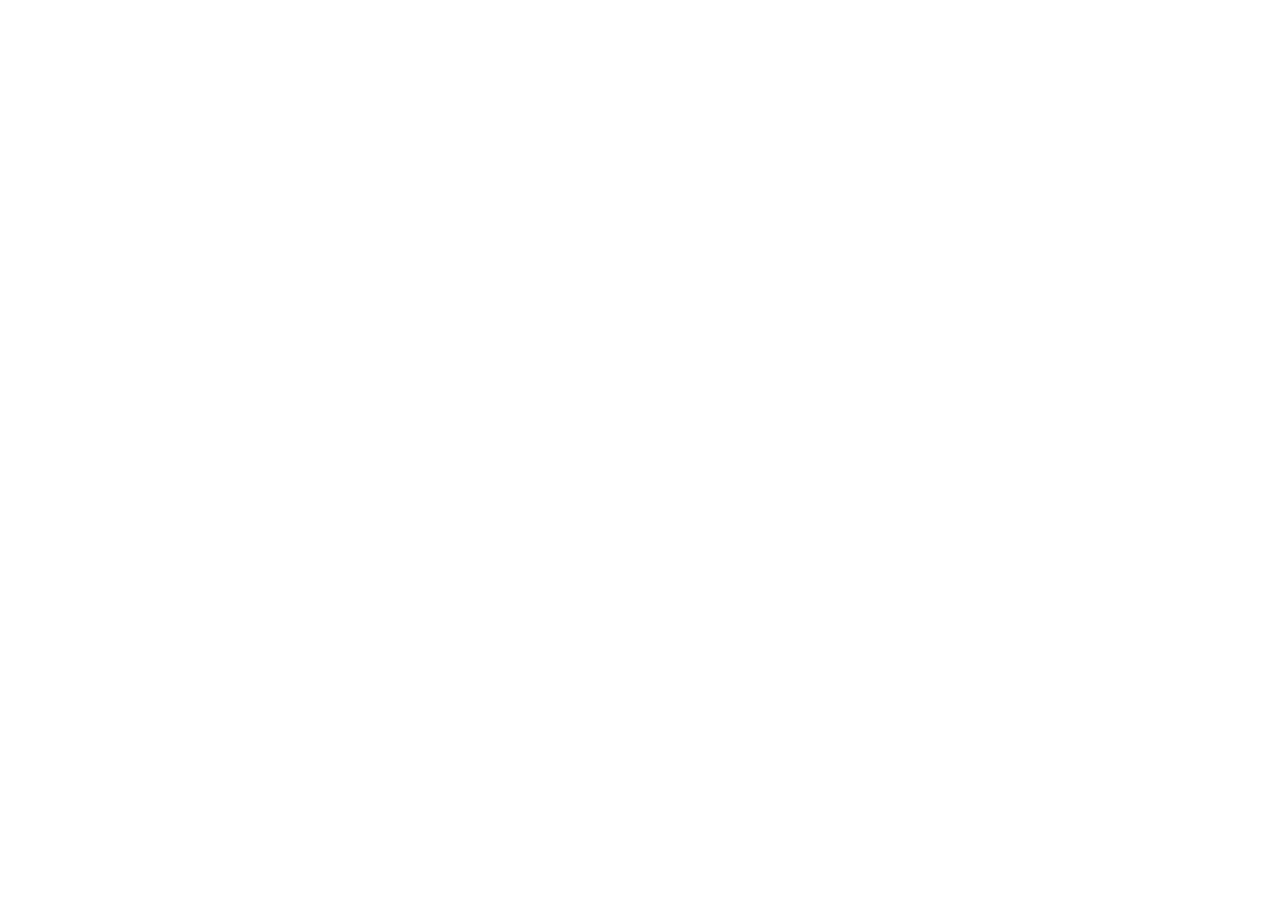
==== index.html @ 36f3d803 "Add files via upload" ====
<!DOCTYPE html>
<html lang="en">
<head>
    <meta charset="UTF-8">
    <meta name="viewport" content="width=device-width, initial-scale=1.0">
    <title>PAGINA WEB</title>
    <link rel="stylesheet" href="style.css">
</head>
<body>
    
</body>
</html>
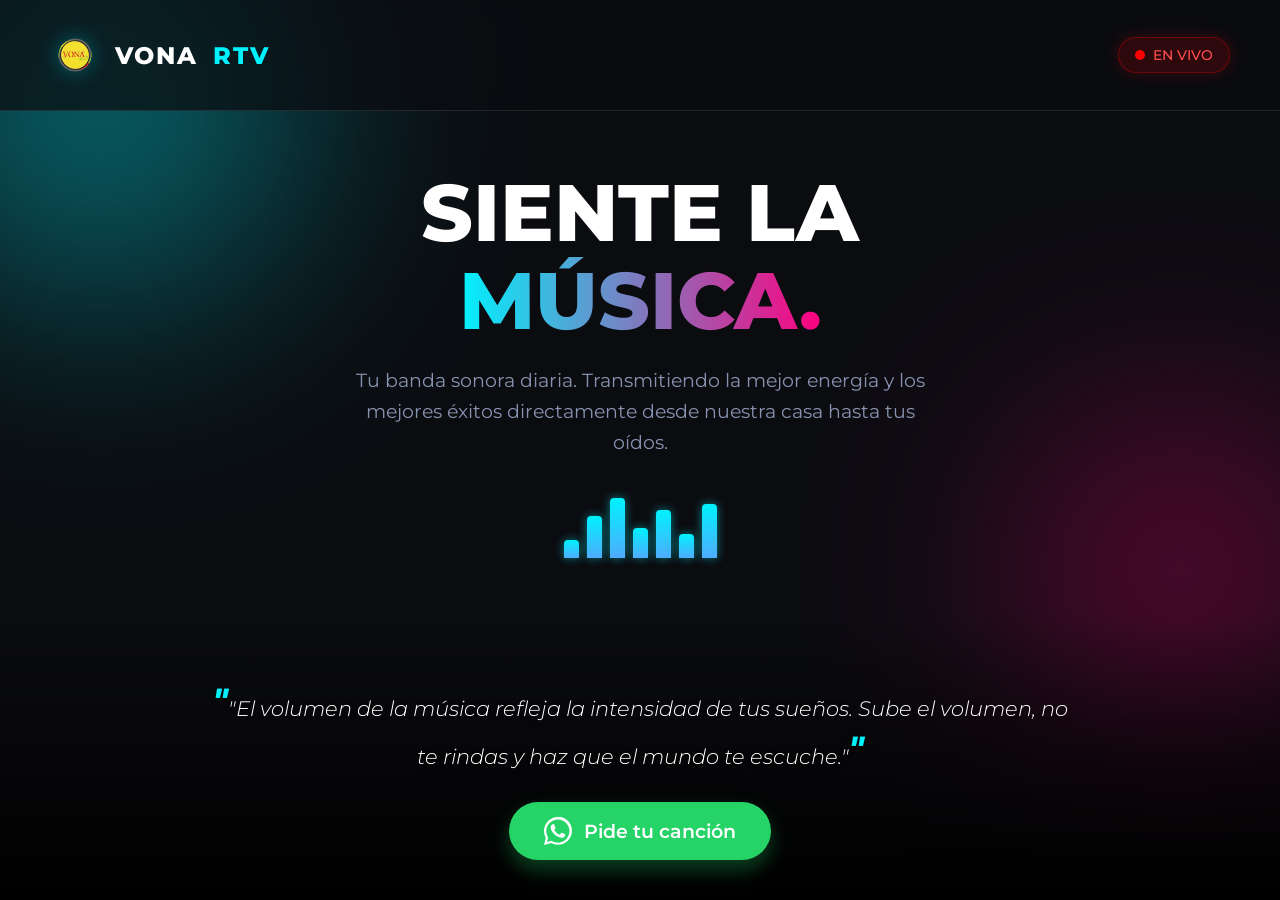
==== commit 06dade87: "Add files via upload" ====
--- a/index.html
+++ b/index.html
@@ -1,12 +1,55 @@
 <!DOCTYPE html>
-<html lang="en">
+<html lang="es">
 <head>
     <meta charset="UTF-8">
     <meta name="viewport" content="width=device-width, initial-scale=1.0">
-    <title>PAGINA WEB</title>
+    <title>VONA RTV - Tu voz, tu imagen</title>
+    <!-- Importando fuente moderna de Google -->
+    <link href="https://fonts.googleapis.com/css2?family=Montserrat:wght@300;500;800&display=swap" rel="stylesheet">
     <link rel="stylesheet" href="style.css">
 </head>
 <body>
-    
+    <!-- Efecto de luces de fondo -->
+    <div class="bg-glow bg-glow-1"></div>
+    <div class="bg-glow bg-glow-2"></div>
+
+    <header>
+        <div class="logo">
+            <!-- AQUÍ ESTÁ LA RUTA DE LA IMAGEN. El archivo debe llamarse logo.png y estar en la misma carpeta -->
+            <img src="logo.png" alt="Logo Radio" class="logo-icon"> VONA <span>RTV</span>
+        </div>
+        <div class="live-badge">
+            <span class="dot"></span> EN VIVO
+        </div>
+    </header>
+
+    <main>
+        <section class="hero">
+            <h1>Siente la<br><span class="gradient-text">Música.</span></h1>
+            <p>Tu banda sonora diaria. Transmitiendo la mejor energía y los mejores éxitos directamente desde nuestra casa hasta tus oídos.</p>
+            
+            <!-- Ecualizador animado solo con CSS -->
+            <div class="equalizer">
+                <span></span><span></span><span></span><span></span><span></span><span></span><span></span>
+            </div>
+        </section>
+    </main>
+
+    <footer>
+        <div class="footer-content">
+            <!-- Frase motivacional -->
+            <div class="quote-container">
+                <p class="motivational-quote">"El volumen de la música refleja la intensidad de tus sueños. Sube el volumen, no te rindas y haz que el mundo te escuche."</p>
+            </div>
+            
+            <!-- Botón de WhatsApp -->
+            <a href="https://wa.me/593983718659" class="whatsapp-btn" target="_blank" rel="noopener noreferrer">
+                <svg viewBox="0 0 32 32" class="wa-icon" fill="currentColor">
+                    <path d="M16 0c-8.837 0-16 7.163-16 16 0 2.825 0.737 5.481 2.050 7.781l-2.050 8.219 8.419-2.206c2.256 1.188 4.831 1.863 7.581 1.863 8.837 0 16-7.163 16-16s-7.163-16-16-16zM16 29.256c-2.481 0-4.819-0.65-6.894-1.787l-0.494-0.294-5.112 1.344 1.363-5-0.325-0.519c-1.256-2.031-1.95-4.425-1.95-6.969 0-7.319 5.956-13.275 13.275-13.275s13.275 5.956 13.275 13.275-5.956 13.275-13.275 13.275zM23.363 19.344c-0.406-0.206-2.406-1.188-2.781-1.325-0.375-0.131-0.644-0.206-0.919 0.206-0.275 0.406-1.050 1.325-1.288 1.594-0.238 0.275-0.475 0.306-0.881 0.106-0.406-0.206-1.719-0.638-3.275-2.031-1.213-1.088-2.031-2.431-2.269-2.837-0.238-0.406-0.025-0.625 0.181-0.831 0.181-0.181 0.406-0.475 0.613-0.712 0.206-0.238 0.275-0.406 0.406-0.681 0.131-0.275 0.069-0.519-0.031-0.712-0.106-0.206-0.919-2.219-1.256-3.037-0.331-0.8-0.669-0.694-0.919-0.706-0.238-0.013-0.512-0.013-0.787-0.013-0.275 0-0.719 0.106-1.094 0.512-0.375 0.406-1.431 1.4-1.431 3.413s1.469 3.956 1.669 4.225c0.206 0.275 2.881 4.4 6.981 6.169 0.975 0.419 1.738 0.669 2.331 0.856 0.981 0.313 1.875 0.269 2.581 0.163 0.794-0.119 2.406-0.981 2.744-1.931 0.338-0.95 0.338-1.763 0.238-1.931-0.1-0.169-0.375-0.275-0.781-0.481z"></path>
+                </svg>
+                Pide tu canción
+            </a>
+        </div>
+    </footer>
 </body>
 </html>
--- a/style.css
+++ b/style.css
@@ -0,0 +1,276 @@
+/* VARIABLES DE COLOR */
+:root {
+    --bg-color: #0b0c10;
+    --text-main: #ffffff;
+    --text-muted: #8892b0;
+    --accent-1: #00f2fe;
+    --accent-2: #4facfe;
+    --wa-green: #25D366;
+    --wa-dark: #1da851;
+}
+
+/* RESET GENERAL */
+* {
+    margin: 0;
+    padding: 0;
+    box-sizing: border-box;
+}
+
+body {
+    font-family: 'Montserrat', sans-serif;
+    background-color: var(--bg-color);
+    color: var(--text-main);
+    min-height: 100vh;
+    display: flex;
+    flex-direction: column;
+    overflow-x: hidden;
+    position: relative;
+}
+
+/* EFECTOS DE FONDO IMPACTANTES */
+.bg-glow {
+    position: absolute;
+    border-radius: 50%;
+    filter: blur(120px);
+    z-index: -1;
+    opacity: 0.4;
+    animation: float 10s infinite alternate ease-in-out;
+}
+.bg-glow-1 {
+    width: 400px;
+    height: 400px;
+    background: var(--accent-1);
+    top: -100px;
+    left: -100px;
+}
+.bg-glow-2 {
+    width: 300px;
+    height: 300px;
+    background: #ff007f;
+    bottom: 20%;
+    right: -50px;
+    animation-delay: -5s;
+}
+
+@keyframes float {
+    0% { transform: translateY(0) scale(1); }
+    100% { transform: translateY(50px) scale(1.1); }
+}
+
+/* ENCABEZADO */
+header {
+    display: flex;
+    justify-content: space-between;
+    align-items: center;
+    padding: 30px 50px;
+    background: rgba(11, 12, 16, 0.7);
+    backdrop-filter: blur(10px);
+    border-bottom: 1px solid rgba(255, 255, 255, 0.1);
+}
+
+.logo {
+    display: flex;
+    align-items: center;
+    gap: 15px;
+    font-size: 1.5rem;
+    font-weight: 800;
+    letter-spacing: 2px;
+}
+
+.logo-icon {
+    height: 50px; /* Ajusta este valor si quieres el logo más grande o más pequeño */
+    width: auto;
+    object-fit: contain;
+    filter: drop-shadow(0 0 10px rgba(0, 242, 254, 0.3)); /* Ligero resplandor para que combine con el diseño */
+}
+
+.logo span {
+    color: var(--accent-1);
+}
+
+.live-badge {
+    background: rgba(255, 0, 0, 0.15);
+    border: 1px solid rgba(255, 0, 0, 0.3);
+    padding: 8px 16px;
+    border-radius: 50px;
+    font-weight: 500;
+    font-size: 0.9rem;
+    color: #ff4d4d;
+    display: flex;
+    align-items: center;
+    gap: 8px;
+    box-shadow: 0 0 15px rgba(255, 0, 0, 0.2);
+}
+
+.dot {
+    width: 10px;
+    height: 10px;
+    background-color: #ff0000;
+    border-radius: 50%;
+    animation: blink 1.5s infinite;
+}
+
+@keyframes blink {
+    0%, 100% { opacity: 1; box-shadow: 0 0 10px #ff0000; }
+    50% { opacity: 0.4; box-shadow: none; }
+}
+
+/* SECCIÓN PRINCIPAL (HERO) */
+main {
+    flex: 1;
+    display: flex;
+    flex-direction: column;
+    justify-content: center;
+    align-items: center;
+    text-align: center;
+    padding: 20px;
+}
+
+.hero h1 {
+    font-size: 5rem;
+    font-weight: 800;
+    line-height: 1.1;
+    margin-bottom: 20px;
+    text-transform: uppercase;
+}
+
+.gradient-text {
+    background: linear-gradient(to right, var(--accent-1), #ff007f);
+    -webkit-background-clip: text;
+    -webkit-text-fill-color: transparent;
+    display: inline-block;
+}
+
+.hero p {
+    font-size: 1.2rem;
+    color: var(--text-muted);
+    max-width: 600px;
+    line-height: 1.6;
+    margin: 0 auto 40px auto;
+}
+
+/* ECUALIZADOR ANIMADO */
+.equalizer {
+    display: flex;
+    gap: 8px;
+    height: 60px;
+    align-items: flex-end;
+    justify-content: center;
+}
+
+.equalizer span {
+    display: block;
+    width: 15px;
+    background: linear-gradient(to top, var(--accent-2), var(--accent-1));
+    border-radius: 4px 4px 0 0;
+    animation: equalize 1s infinite alternate ease-in-out;
+    box-shadow: 0 0 10px rgba(0, 242, 254, 0.5);
+}
+
+.equalizer span:nth-child(1) { height: 30%; animation-duration: 0.9s; }
+.equalizer span:nth-child(2) { height: 70%; animation-duration: 1.2s; }
+.equalizer span:nth-child(3) { height: 100%; animation-duration: 0.8s; }
+.equalizer span:nth-child(4) { height: 50%; animation-duration: 1.1s; }
+.equalizer span:nth-child(5) { height: 80%; animation-duration: 0.7s; }
+.equalizer span:nth-child(6) { height: 40%; animation-duration: 1s; }
+.equalizer span:nth-child(7) { height: 90%; animation-duration: 0.95s; }
+
+@keyframes equalize {
+    0% { transform: scaleY(0.3); transform-origin: bottom; }
+    100% { transform: scaleY(1); transform-origin: bottom; }
+}
+
+/* PIE DE PÁGINA */
+footer {
+    background: linear-gradient(to top, #000000, transparent);
+    padding: 60px 20px 40px;
+    position: relative;
+}
+
+.footer-content {
+    max-width: 900px;
+    margin: 0 auto;
+    text-align: center;
+    display: flex;
+    flex-direction: column;
+    align-items: center;
+    gap: 30px;
+}
+
+.quote-container {
+    position: relative;
+    padding: 0 20px;
+}
+
+.motivational-quote {
+    font-size: 1.3rem;
+    font-style: italic;
+    color: #fff;
+    font-weight: 300;
+    line-height: 1.5;
+    text-shadow: 0 2px 4px rgba(0,0,0,0.5);
+}
+
+.motivational-quote::before,
+.motivational-quote::after {
+    content: '"';
+    color: var(--accent-1);
+    font-size: 2rem;
+    font-weight: 800;
+    vertical-align: bottom;
+}
+
+/* BOTÓN DE WHATSAPP */
+.whatsapp-btn {
+    display: flex;
+    align-items: center;
+    gap: 12px;
+    background-color: var(--wa-green);
+    color: white;
+    text-decoration: none;
+    padding: 15px 35px;
+    border-radius: 50px;
+    font-size: 1.2rem;
+    font-weight: 600;
+    box-shadow: 0 10px 20px rgba(37, 211, 102, 0.3);
+    transition: all 0.3s ease;
+    animation: pulse-wa 2s infinite;
+}
+
+.whatsapp-btn:hover {
+    background-color: var(--wa-dark);
+    transform: translateY(-5px);
+    box-shadow: 0 15px 25px rgba(37, 211, 102, 0.5);
+}
+
+.wa-icon {
+    width: 28px;
+    height: 28px;
+}
+
+@keyframes pulse-wa {
+    0% { box-shadow: 0 0 0 0 rgba(37, 211, 102, 0.7); }
+    70% { box-shadow: 0 0 0 15px rgba(37, 211, 102, 0); }
+    100% { box-shadow: 0 0 0 0 rgba(37, 211, 102, 0); }
+}
+
+/* RESPONSIVE DESIGN PARA MÓVILES */
+@media (max-width: 768px) {
+    header {
+        flex-direction: column;
+        gap: 15px;
+        padding: 20px;
+    }
+    .hero h1 {
+        font-size: 3rem;
+    }
+    .hero p {
+        font-size: 1rem;
+    }
+    .motivational-quote {
+        font-size: 1.1rem;
+    }
+    .logo-icon {
+        height: 40px;
+    }
+}
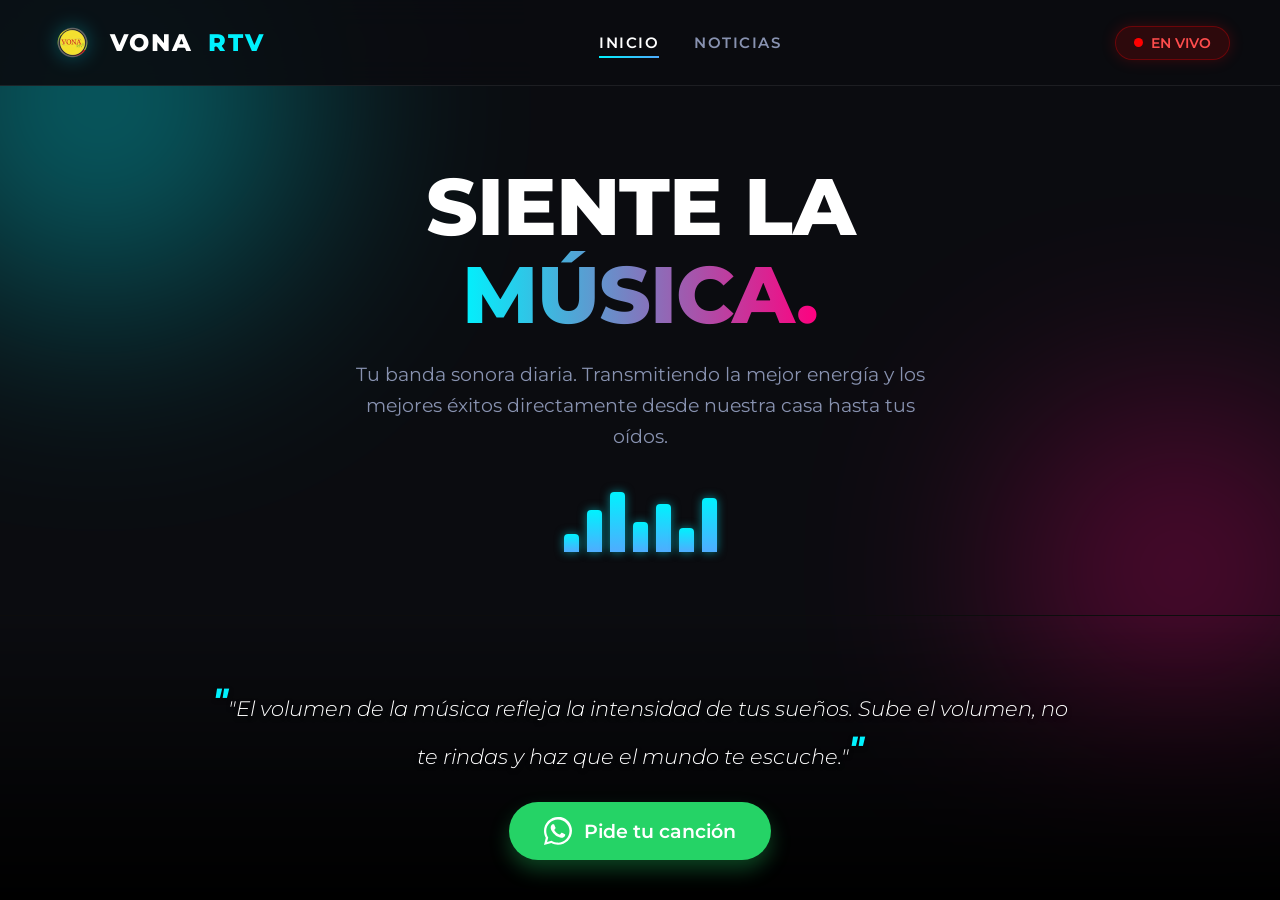
==== commit 2787bb30: "Add files via upload" ====
--- a/index.html
+++ b/index.html
@@ -15,9 +15,16 @@
 
     <header>
         <div class="logo">
-            <!-- AQUÍ ESTÁ LA RUTA DE LA IMAGEN. El archivo debe llamarse logo.png y estar en la misma carpeta -->
-            <img src="logo.png" alt="Logo Radio" class="logo-icon"> VONA <span>RTV</span>
+            <!-- Archivo de imagen local -->
+            <img src="logo.png" alt="Logo VONA RTV" class="logo-icon"> VONA <span>RTV</span>
         </div>
+        
+        <!-- Barra de navegación superior estilo portal de radio -->
+        <nav class="main-nav">
+            <a href="index.html" class="nav-link active">Inicio</a>
+            <a href="noticias.html" class="nav-link">Noticias</a>
+        </nav>
+
         <div class="live-badge">
             <span class="dot"></span> EN VIVO
         </div>
--- a/style.css
+++ b/style.css
@@ -1,4 +1,4 @@
-/* VARIABLES DE COLOR */
+/* VARIABLES DE COLOR ORIGINALES */
 :root {
     --bg-color: #0b0c10;
     --text-main: #ffffff;
@@ -57,15 +57,20 @@
     100% { transform: translateY(50px) scale(1.1); }
 }
 
-/* ENCABEZADO */
+/* ENCABEZADO FIJO (Estilo barra superior de radio profesional) */
 header {
+    position: fixed;
+    top: 0;
+    left: 0;
+    width: 100%;
+    z-index: 1000;
     display: flex;
     justify-content: space-between;
     align-items: center;
-    padding: 30px 50px;
-    background: rgba(11, 12, 16, 0.7);
-    backdrop-filter: blur(10px);
-    border-bottom: 1px solid rgba(255, 255, 255, 0.1);
+    padding: 20px 50px;
+    background: rgba(11, 12, 16, 0.9);
+    backdrop-filter: blur(15px);
+    border-bottom: 1px solid rgba(255, 255, 255, 0.08);
 }
 
 .logo {
@@ -78,23 +83,63 @@
 }
 
 .logo-icon {
-    height: 50px; /* Ajusta este valor si quieres el logo más grande o más pequeño */
+    height: 45px;
     width: auto;
     object-fit: contain;
-    filter: drop-shadow(0 0 10px rgba(0, 242, 254, 0.3)); /* Ligero resplandor para que combine con el diseño */
+    filter: drop-shadow(0 0 10px rgba(0, 242, 254, 0.3));
 }
 
 .logo span {
     color: var(--accent-1);
 }
 
+/* MENÚ DE NAVEGACIÓN SUPERIOR */
+.main-nav {
+    display: flex;
+    gap: 35px;
+    align-items: center;
+}
+
+.nav-link {
+    color: var(--text-muted);
+    text-decoration: none;
+    font-weight: 600;
+    font-size: 0.95rem;
+    text-transform: uppercase;
+    letter-spacing: 1.5px;
+    position: relative;
+    padding: 6px 0;
+    transition: color 0.3s ease;
+}
+
+.nav-link:hover, .nav-link.active {
+    color: var(--text-main);
+}
+
+/* Línea indicadora de navegación activa / hover */
+.nav-link::after {
+    content: '';
+    position: absolute;
+    bottom: 0;
+    left: 0;
+    width: 0%;
+    height: 2px;
+    background: linear-gradient(to right, var(--accent-1), var(--accent-2));
+    transition: width 0.3s ease;
+}
+
+.nav-link:hover::after, .nav-link.active::after {
+    width: 100%;
+}
+
+/* BADGE EN VIVO */
 .live-badge {
     background: rgba(255, 0, 0, 0.15);
     border: 1px solid rgba(255, 0, 0, 0.3);
-    padding: 8px 16px;
+    padding: 8px 18px;
     border-radius: 50px;
-    font-weight: 500;
-    font-size: 0.9rem;
+    font-weight: 600;
+    font-size: 0.85rem;
     color: #ff4d4d;
     display: flex;
     align-items: center;
@@ -103,8 +148,8 @@
 }
 
 .dot {
-    width: 10px;
-    height: 10px;
+    width: 9px;
+    height: 9px;
     background-color: #ff0000;
     border-radius: 50%;
     animation: blink 1.5s infinite;
@@ -123,7 +168,7 @@
     justify-content: center;
     align-items: center;
     text-align: center;
-    padding: 20px;
+    padding: 160px 20px 60px 20px;
 }
 
 .hero h1 {
@@ -132,6 +177,7 @@
     line-height: 1.1;
     margin-bottom: 20px;
     text-transform: uppercase;
+    letter-spacing: -1px;
 }
 
 .gradient-text {
@@ -185,6 +231,7 @@
     background: linear-gradient(to top, #000000, transparent);
     padding: 60px 20px 40px;
     position: relative;
+    border-top: 1px solid rgba(255, 255, 255, 0.05);
 }
 
 .footer-content {
@@ -208,7 +255,7 @@
     color: #fff;
     font-weight: 300;
     line-height: 1.5;
-    text-shadow: 0 2px 4px rgba(0,0,0,0.5);
+    text-shadow: 0 2px 4px rgba(0, 0, 0, 0.5);
 }
 
 .motivational-quote::before,
@@ -258,9 +305,18 @@
 @media (max-width: 768px) {
     header {
         flex-direction: column;
-        gap: 15px;
-        padding: 20px;
-    }
+        gap: 12px;
+        padding: 15px 20px;
+    }
+    
+    .main-nav {
+        gap: 20px;
+    }
+
+    main {
+        padding-top: 200px;
+    }
+
     .hero h1 {
         font-size: 3rem;
     }
@@ -271,6 +327,6 @@
         font-size: 1.1rem;
     }
     .logo-icon {
-        height: 40px;
+        height: 38px;
     }
 }
